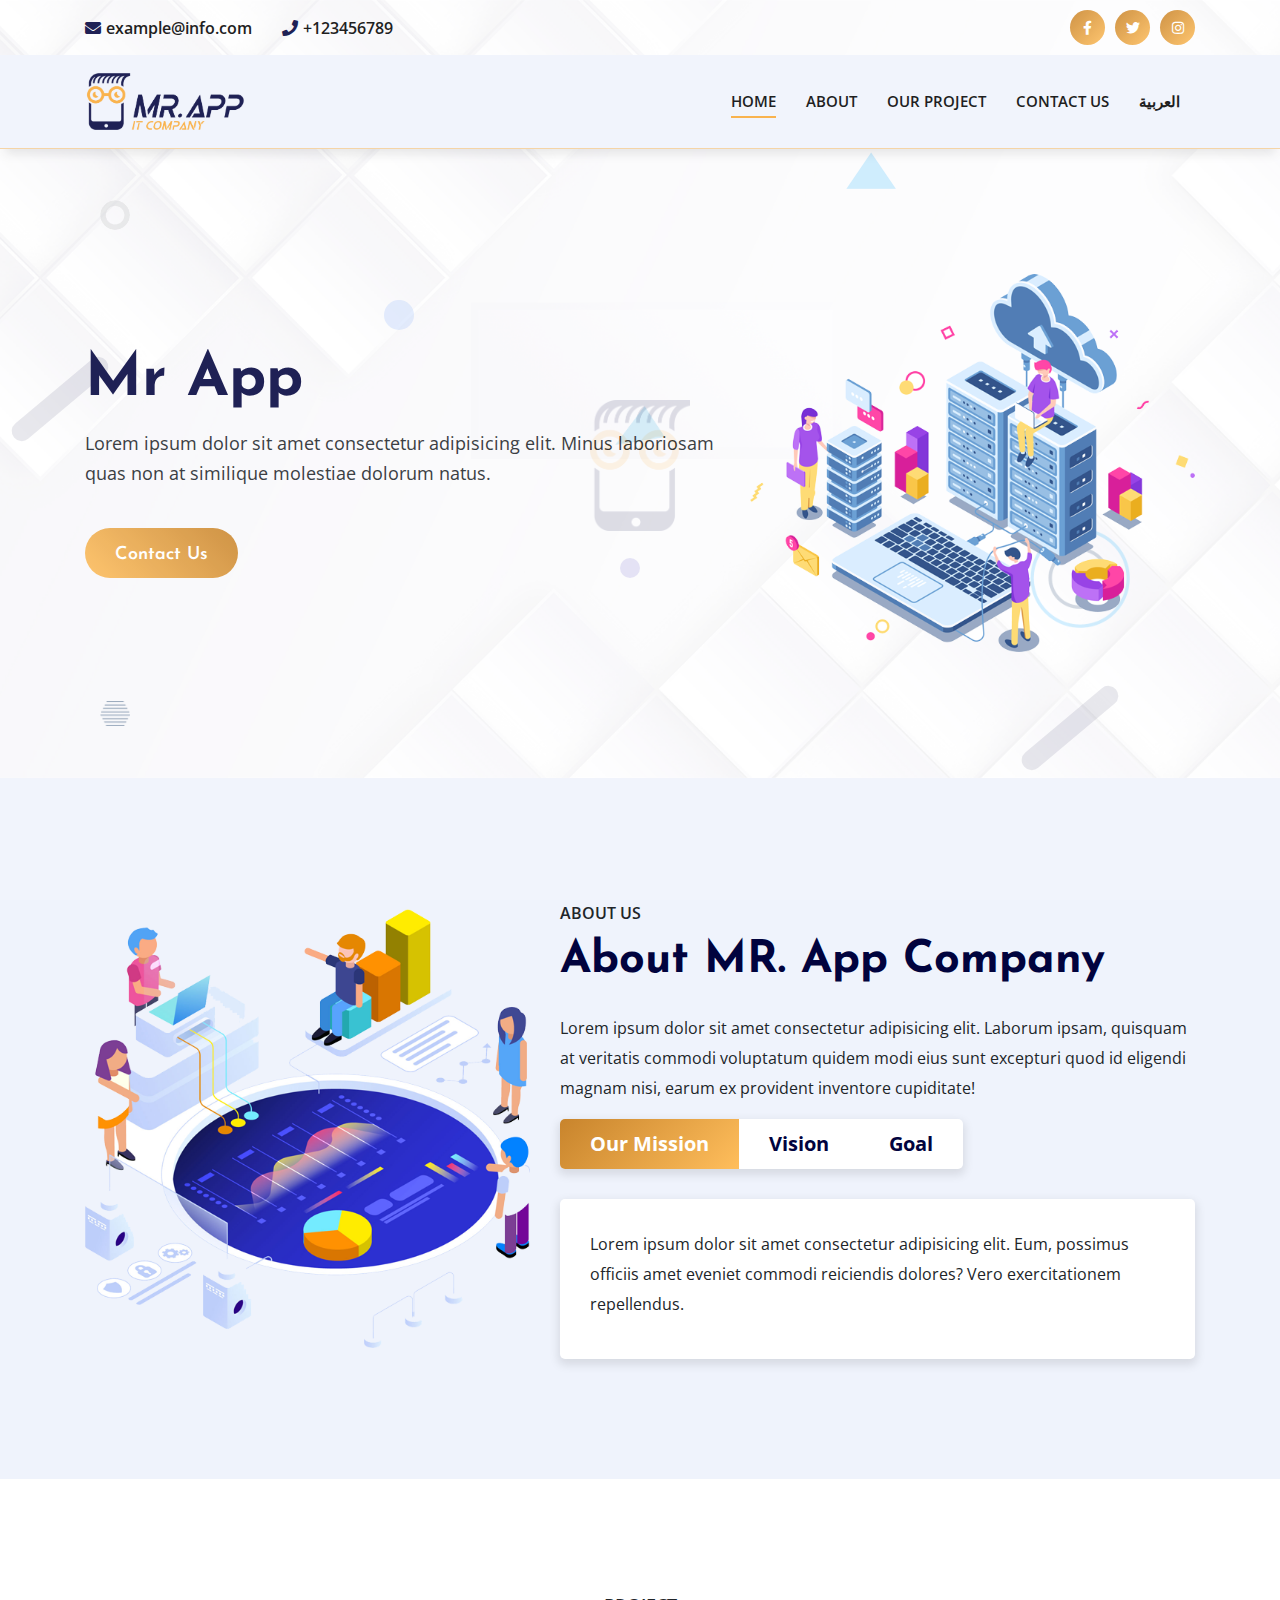
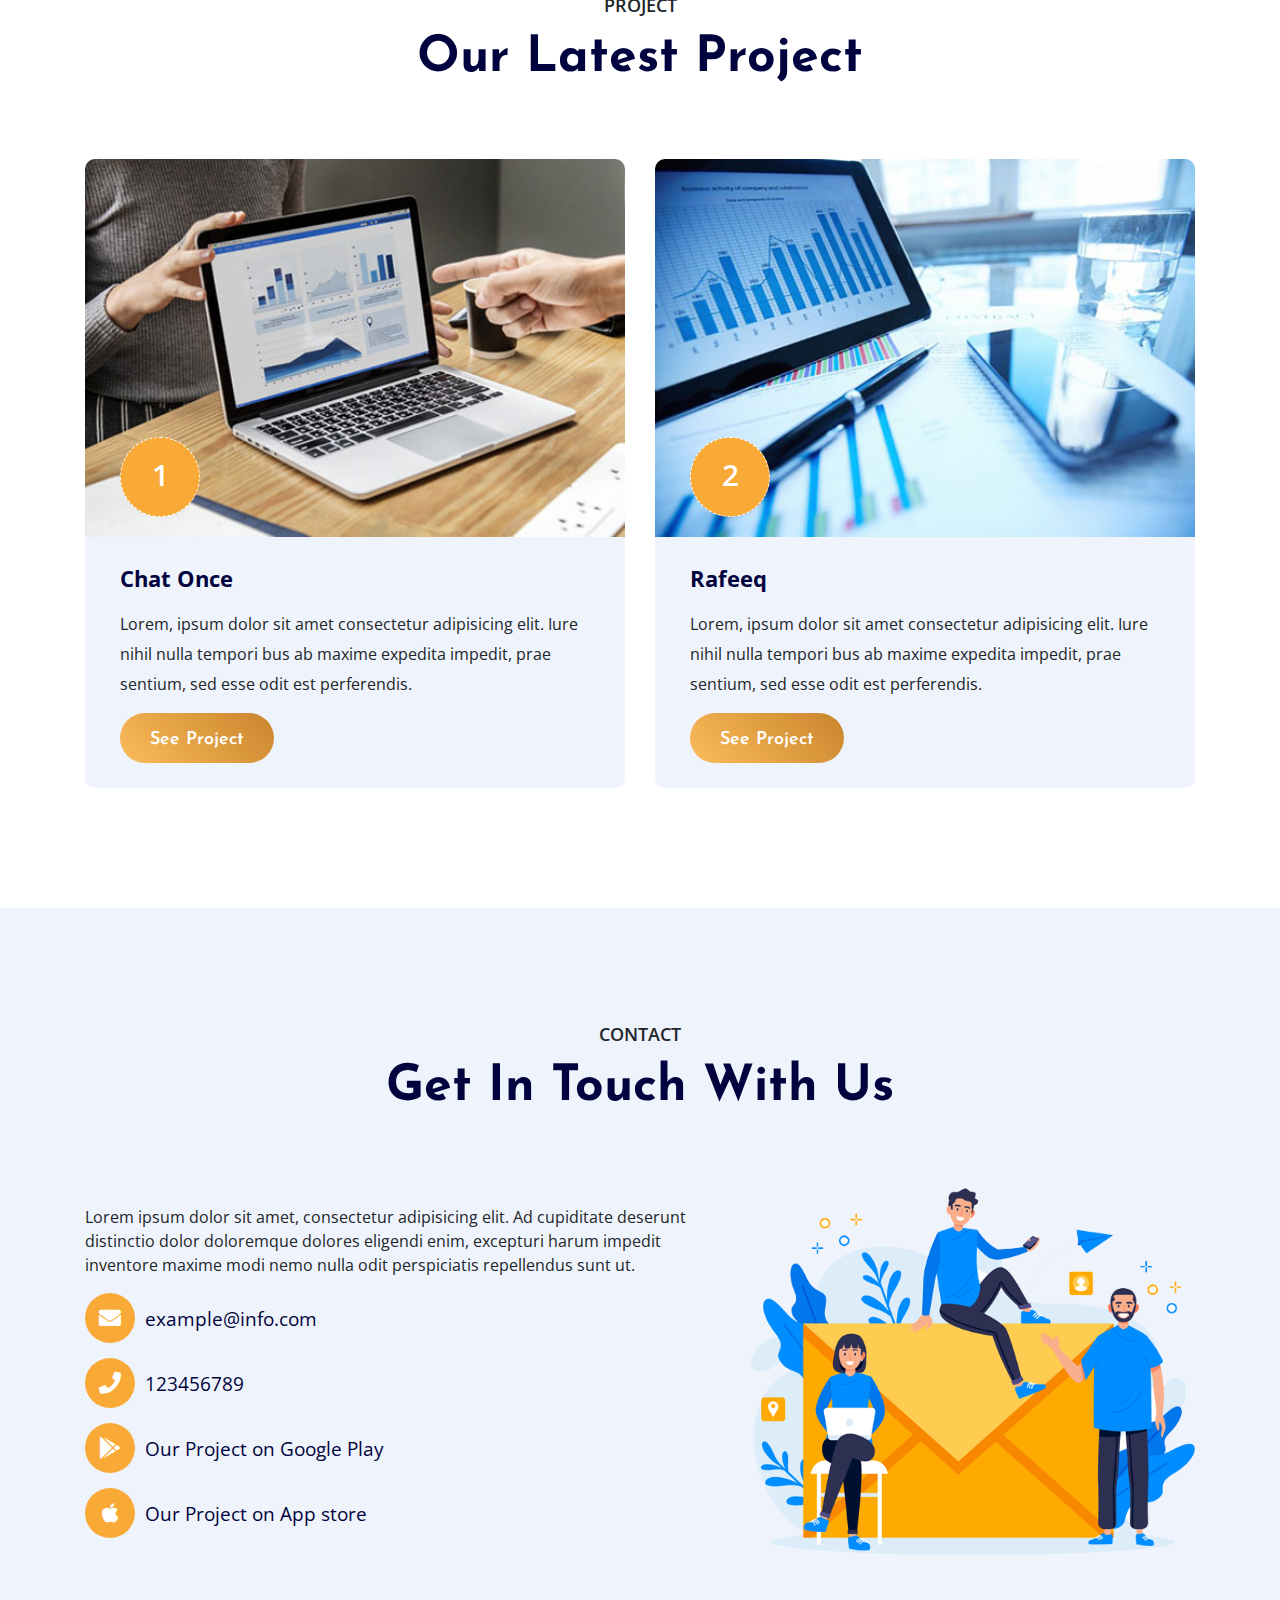
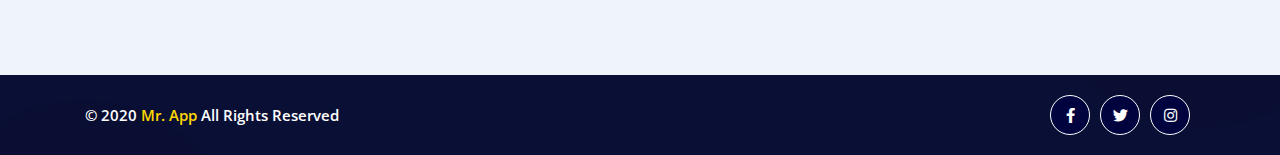
==== index.html @ 549cd75a "first" ====
﻿<!DOCTYPE html>
<html lang="zxx">
<head>
    <meta charset="UTF-8">
    <meta name="viewport" content="width=device-width, initial-scale=1.0">
    <meta http-equiv="X-UA-Compatible" content="ie=edge">
    <title>Mr. App</title>

    <!-- favicon -->
    <link rel="shortcut icon" href="assets/images/Icon.png" type="image/x-icon">
    <!-- fontawesome -->
    <link rel="stylesheet" href="assets/fontawesome/css/all.min.css">
    <!-- flaticon -->
    <link rel="stylesheet" href="assets/font/flaticon.css">
    <!-- animate css -->
    <link rel="stylesheet" href="assets/css/animate.css">
    <!-- odometer -->
    <link rel="stylesheet" href="assets/css/odometer.min.css">
    <!-- owl carousel -->
    <link rel="stylesheet" href="assets/css/owl.carousel.min.css">
    <!-- slick slider -->
    <link rel="stylesheet" href="assets/css/slick.css">
    <!-- modal video / video popup -->
    <link rel="stylesheet" href="assets/css/modal-video.min.css">
    <!-- bootstrap -->
    <link rel="stylesheet" href="assets/css/bootstrap.min.css">
    <!-- style for this template -->
    <link rel="stylesheet" href="assets/css/style.css">
    <!-- responsive style -->
    <link rel="stylesheet" href="assets/css/responsive.css">
</head>
<body data-spy="scroll" data-target=".navbar-nav">

    <!-- preloader begin-->
    <div class="preloader">
        <div class="loader">
            <img src="assets/images/Icon.png" alt="">
        </div>
    </div>
    <!-- preloader end -->

    <!-- scroll to top -->
    <div class="scroll-to-top my-btn">
        <i class="fas fa-long-arrow-alt-up"></i>
    </div>
    <!-- scroll to top -->

    <!-- header begin -->
    <div class="header">
        <div class="top-header">
            <div class="container">
                <div class="row">
                    <div class="col-xl-9 col-lg-9">
                        <div class="top-left">
                            <ul>
                                <li><a href="#"><i class="fas fa-envelope"></i>example@info.com</a></li>
                                <li><a href="#"><i class="fas fa-phone"></i>+123456789</a></li>
                            </ul>
                        </div>
                    </div>
                    <div class="col-xl-3 col-lg-3">
                        <div class="top-right">
                            <a href="#"><i class="fab fa-facebook-f"></i></a>
                            <a href="#"><i class="fab fa-twitter"></i></a>
                            <a href="#"><i class="fab fa-instagram"></i></a>
                        </div>
                    </div>
                </div>
            </div>
        </div>
        <div class="bottom-header">
            <div class="container">
                <div class="row">
                    <div class="col-xl-3 col-lg-2 d-xl-flex d-lg-flex d-block align-items-center">
                        <div class="row">
                            <div class="col-xl-12 col-lg-12 col-7 d-xl-block d-lg-block d-flex align-items-center">
                                <div class="logo">
                                    <a href="#"><img src="assets/images/LOGO-EN.png" alt="LOGO"></a>
                                </div>
                            </div>
                            <div class="d-xl-none d-lg-none d-block col-5">
                                <button class="navbar-toggler" type="button" data-toggle="collapse" data-target="#navbarSupportedContent" aria-controls="navbarSupportedContent" aria-expanded="false" aria-label="Toggle navigation">
                                    <i class="fas fa-bars"></i>
                                </button>
                            </div>
                        </div>
                    </div>
                    <div class="col-xl-9 col-lg-10">
                        <nav class="navbar navbar-expand-lg navbar-light">
                            <div class="collapse navbar-collapse" id="navbarSupportedContent">
                                <ul class="navbar-nav ml-auto">
                                    <li class="nav-item">
                                        <a class="nav-link" href="#home">Home</a>
                                    </li>
                                    <li class="nav-item">
                                        <a class="nav-link" href="#about">about</a>
                                    </li>
                                    <li class="nav-item">
                                        <a class="nav-link" href="#project">Our project</a>
                                    </li>
                                    <li class="nav-item">
                                        <a class="nav-link" href="#contact">Contact Us</a>
                                    </li>
                                    <li class="nav-item">
                                        <a class="nav-link" href="#">العربية</a>
                                    </li>
                                </ul>
                            </div>
                        </nav>
                    </div>
                </div>
            </div>
        </div>
    </div>
    <!-- header end -->

    <!-- banner begin -->
    <div class="banner" id="home">
        <div class="shape-1"></div>
        <div class="shape-2"></div>
        <div class="shape-3"></div>
        <div class="shape-4"></div>
        <div class="shape-5"></div>
        <div class="shape-6"></div>
        <div class="shape-7"></div>
        <div class="shape-8"></div>
        <div class="shape-9"></div>
        <div class="container">
            <div class="row justify-content-between">
                <div class="col-xl-7 col-lg-7">
                    <div class="banner-txt">
                        <h1>Mr App</h1>
                        <p>Lorem ipsum dolor sit amet consectetur adipisicing elit. Minus laboriosam quas non at similique molestiae dolorum natus.</p>
                        <div class="btn-box">
                            <a href="#contact" class="my-btn">Contact Us</a>
                        </div>
                    </div>
                </div>
                <div class="col-xl-5 col-lg-5 d-xl-flex d-lg-flex d-block align-items-center">
                    <div class="part-img">
                        <img src="assets/images/service.png" alt="banner image">
                    </div>
                </div>
            </div>
        </div>
    </div>
    <!-- banner end -->

    <!-- about begin -->
    <div class="about" id="about">
        <div class="container">
            <div class="row justify-content-between">
                <div class="col-xl-5 col-lg-5 col-md-5 d-xl-flex d-lg-flex d-md-flex d-block align-items-center">
                    <div class="part-img">
                        <img src="assets/images/about.png" alt="about">
                    </div>
                </div>
                <div class="col-xl-7 col-lg-7 col-md-7">
                    <div class="part-txt">
                        <div class="title">
                            <p>about us</p>
                            <h2>about MR. App company</h2>
                        </div>
                        <p>Lorem ipsum dolor sit amet consectetur adipisicing elit. Laborum ipsam, quisquam at veritatis commodi voluptatum quidem modi eius sunt excepturi quod id eligendi magnam nisi, earum ex provident inventore cupiditate!</p>
                        <div class="offers p-0">
                            <div class="content">
                                <ul class="nav nav-tabs" id="myTab" role="tablist">
                                    <li class="nav-item">
                                        <a class="nav-link active" id="analyst-tab" data-toggle="tab" href="#analyst" role="tab" aria-controls="analyst" aria-selected="true">Our Mission</a>
                                    </li>
                                    <li class="nav-item">
                                        <a class="nav-link" id="optimization-tab" data-toggle="tab" href="#optimization" role="tab" aria-controls="optimization" aria-selected="false">Vision</a>
                                    </li>
                                    <li class="nav-item">
                                        <a class="nav-link" id="security-tab" data-toggle="tab" href="#security" role="tab" aria-controls="security" aria-selected="false">Goal</a>
                                    </li>
                                </ul>
                                <div class="tab-content" id="myTabContent">
                                    <div class="tab-pane fade show active" id="analyst" role="tabpanel" aria-labelledby="analyst-tab">
                                        <div class="row">
                                            <div class="col-xl-12 col-lg-12">
                                                <div class="part-txt">
                                                    <p>Lorem ipsum dolor sit amet consectetur adipisicing elit. Eum, possimus officiis amet eveniet commodi reiciendis dolores? Vero exercitationem repellendus.</p>
                                                </div>
                                            </div>
                                        </div>
                                    </div>
                                    <div class="tab-pane fade" id="optimization" role="tabpanel" aria-labelledby="optimization-tab">
                                        <div class="row">
                                            <div class="col-xl-12 col-lg-12">
                                                <div class="part-txt">
                                                    <p>Lorem ipsum dolor sit amet consectetur adipisicing elit. Eum, possimus officiis amet eveniet commodi reiciendis dolores? Vero exercitationem repellendus.</p>
                                                </div>
                                            </div>
                                        </div>
                                    </div>
                                    <div class="tab-pane fade" id="security" role="tabpanel" aria-labelledby="security-tab">
                                        <div class="row">
                                            <div class="col-xl-12 col-lg-12">
                                                <div class="part-txt">
                                                    <p>Lorem ipsum dolor sit amet consectetur adipisicing elit. Eum, possimus officiis amet eveniet commodi reiciendis dolores? Vero exercitationem repellendus.</p>
                                                </div>
                                            </div>
                                        </div>
                                    </div>
                                </div>
                            </div>
                        </div>
                    </div>
                </div>
            </div>
        </div>
    </div>
    <!-- about end -->


    <div class="blog" id="project">
        <div class="container">
            <div class="row justify-content-center">
                <div class="col-xl-8 col-lg-10">
                    <div class="heading">
                        <p>project</p>
                        <h2>our latest project</h2>
                    </div>
                </div>
            </div>
            <div class="row">
                <div class="col-xl-6 col-lg-6 col-md-6">
                    <div class="blog-d">
                        <div class="part-img">
                            <img src="assets/images/blog-1.jpg" alt="img-1">
                        </div>
                        <div class="part-txt">
                            <p class="date"><span>1</span></p>
                            <h3>Chat once</h3>
                            <p>Lorem, ipsum dolor sit amet consectetur adipisicing elit. Iure nihil nulla tempori bus ab maxime expedita impedit, prae sentium, sed esse odit est perferendis.</p>
                            <a class="my-btn" href="#">See Project</a>
                        </div>
                    </div>
                </div>
                <div class="col-xl-6 col-lg-6 col-md-6">
                    <div class="blog-d">
                        <div class="part-img">
                            <img src="assets/images/blog-2.jpg" alt="img-2">
                        </div>
                        <div class="part-txt">
                            <p class="date"><span>2</span></p>
                            <h3>Rafeeq</h3>
                            <p>Lorem, ipsum dolor sit amet consectetur adipisicing elit. Iure nihil nulla tempori bus ab maxime expedita impedit, prae sentium, sed esse odit est perferendis.</p>
                            <a class="my-btn" href="#">See Project</a>
                        </div>
                    </div>
                </div>
            </div>
        </div>
    </div>

    <div class="contact" id="contact">
        <div class="container">
            <div class="row justify-content-center">
                <div class="col-xl-8 col-lg-10">
                    <div class="heading">
                        <p>contact</p>
                        <h2>get in touch with us</h2>
                    </div>
                </div>
            </div>

            <div class="row align-items-center">
                <div class="col-xl-7 col-lg-7">
                    <p>
                        Lorem ipsum dolor sit amet, consectetur adipisicing elit. Ad cupiditate deserunt distinctio dolor doloremque dolores eligendi enim, excepturi harum impedit inventore maxime modi nemo nulla odit perspiciatis repellendus sunt ut.
                    </p>
                    <ul class="contact-list list-unstyled">
                        <li><i class="fas fa-envelope"></i><a href="mailto:example@info.com">example@info.com</a></li>
                        <li><i class="fas fa-phone"></i><a href="tel:123456789">123456789</a></li>
                        <li><i class="fab fa-google-play"></i><a href="#">Our Project on Google Play</a></li>
                        <li><i class="fab fa-apple"></i><a href="#">Our Project on App store</a></li>
                    </ul>
                </div>
                <div class="col-xl-5 col-lg-5 d-xl-flex d-lg-flex d-block align-items-center">
                    <div class="part-img">
                        <img src="assets/images/contact.png" alt="img-1">
                    </div>
                </div>

            </div>
        </div>
    </div>
    <!-- footer begin -->
    <div class="footer">
        <div class="copyright">
            <div class="container">
                <div class="row justify-content-xl-between justify-content-lg-between justify-content-center">
                    <div class="col-xl-5 col-lg-5 col-md-6">
                        <div class="part-txt">
                            <p>&copy; 2020 <a href="#">Mr. App</a> All Rights Reserved</p>
                        </div>
                    </div>
                    <div class="col-xl-3 col-lg-3 col-md-5">
                        <div class="social">
                            <a href="#"><i class="fab fa-facebook-f"></i></a>
                            <a href="#"><i class="fab fa-twitter"></i></a>
                            <a href="#"><i class="fab fa-instagram"></i></a>
                        </div>
                    </div>
                </div>
            </div>
        </div>
    </div>
    <!-- footer end -->

    <!-- jquery -->
    <script src="assets/js/jquery-3.4.1.min.js"></script>
    <!-- jquery appear js -->
    <script src="assets/js/jquery.appear.min.js"></script>
    <!-- odometer -->
    <script src="assets/js/odometer.min.js"></script>
    <!-- owl carousel -->
    <script src="assets/js/owl.carousel.min.js"></script>
    <!-- slick slider -->
    <script src="assets/js/slick.min.js"></script>
    <!-- modal video / video popup -->
    <script src="assets/js/jquery-modal-video.min.js"></script>
    <!-- bootstrap -->
    <script src="assets/js/bootstrap.min.js"></script>
    <!-- custom javascript -->
    <script src="assets/js/main.js"></script>
</body>
</html>
---- assets/font/flaticon.css ----
/*
  	Flaticon icon font: Flaticon
  	Creation date: 19/03/2020 07:50
  	*/

@font-face {
  font-family: "Flaticon";
  src: url("./Flaticon.eot");
  src: url("./Flaticon.eot?#iefix") format("embedded-opentype"),
       url("Flaticon.woff2") format("woff2"),
       url("Flaticon.woff") format("woff"),
       url("Flaticon.ttf") format("truetype"),
       url("./Flaticon.svg#Flaticon") format("svg");
  font-weight: normal;
  font-style: normal;
}

@media screen and (-webkit-min-device-pixel-ratio:0) {
  @font-face {
    font-family: "Flaticon";
    src: url("./Flaticon.svg#Flaticon") format("svg");
  }
}

[class^="flaticon-"]:before, [class*=" flaticon-"]:before,
[class^="flaticon-"]:after, [class*=" flaticon-"]:after {   
  font-family: Flaticon;
        font-size: 20px;
font-style: normal;
margin-left: 20px;
}

.flaticon-dashboard:before { content: "\f100"; }
.flaticon-analysis:before { content: "\f101"; }
.flaticon-management:before { content: "\f102"; }
.flaticon-analysis-1:before { content: "\f103"; }
.flaticon-diagnostic:before { content: "\f104"; }
.flaticon-analysis-2:before { content: "\f105"; }
---- assets/css/modal-video.min.css ----
@keyframes modal-video{from{opacity:0}to{opacity:1}}@keyframes modal-video-inner{from{transform:translate(0, 100px)}to{transform:translate(0, 0)}}.modal-video{position:fixed;top:0;left:0;width:100%;height:100%;background-color:rgba(0,0,0,0.5);z-index:1000000;cursor:pointer;opacity:1;animation-timing-function:ease-out;animation-duration:.3s;animation-name:modal-video;-webkit-transition:opacity .3s ease-out;-moz-transition:opacity .3s ease-out;-ms-transition:opacity .3s ease-out;-o-transition:opacity .3s ease-out;transition:opacity .3s ease-out}.modal-video-close{opacity:0}.modal-video-close .modal-video-movie-wrap{-webkit-transform:translate(0, 100px);-moz-transform:translate(0, 100px);-ms-transform:translate(0, 100px);-o-transform:translate(0, 100px);transform:translate(0, 100px)}.modal-video-body{max-width:940px;width:100%;height:100%;margin:0 auto;display:table}.modal-video-inner{display:table-cell;vertical-align:middle;width:100%;height:100%}.modal-video-movie-wrap{width:100%;height:0;position:relative;padding-bottom:56.25%;background-color:#333;animation-timing-function:ease-out;animation-duration:.3s;animation-name:modal-video-inner;-webkit-transform:translate(0, 0);-moz-transform:translate(0, 0);-ms-transform:translate(0, 0);-o-transform:translate(0, 0);transform:translate(0, 0);-webkit-transition:-webkit-transform .3s ease-out;-moz-transition:-moz-transform .3s ease-out;-ms-transition:-ms-transform .3s ease-out;-o-transition:-o-transform .3s ease-out;transition:transform .3s ease-out}.modal-video-movie-wrap iframe{position:absolute;top:0;left:0;width:100%;height:100%}.modal-video-close-btn{position:absolute;z-index:2;top:-35px;right:-35px;display:inline-block;width:35px;height:35px;overflow:hidden;border:none;background:transparent}.modal-video-close-btn:before{transform:rotate(45deg)}.modal-video-close-btn:after{transform:rotate(-45deg)}.modal-video-close-btn:before,.modal-video-close-btn:after{content:'';position:absolute;height:2px;width:100%;top:50%;left:0;margin-top:-1px;background:#fff;border-radius:5px;margin-top:-6px}
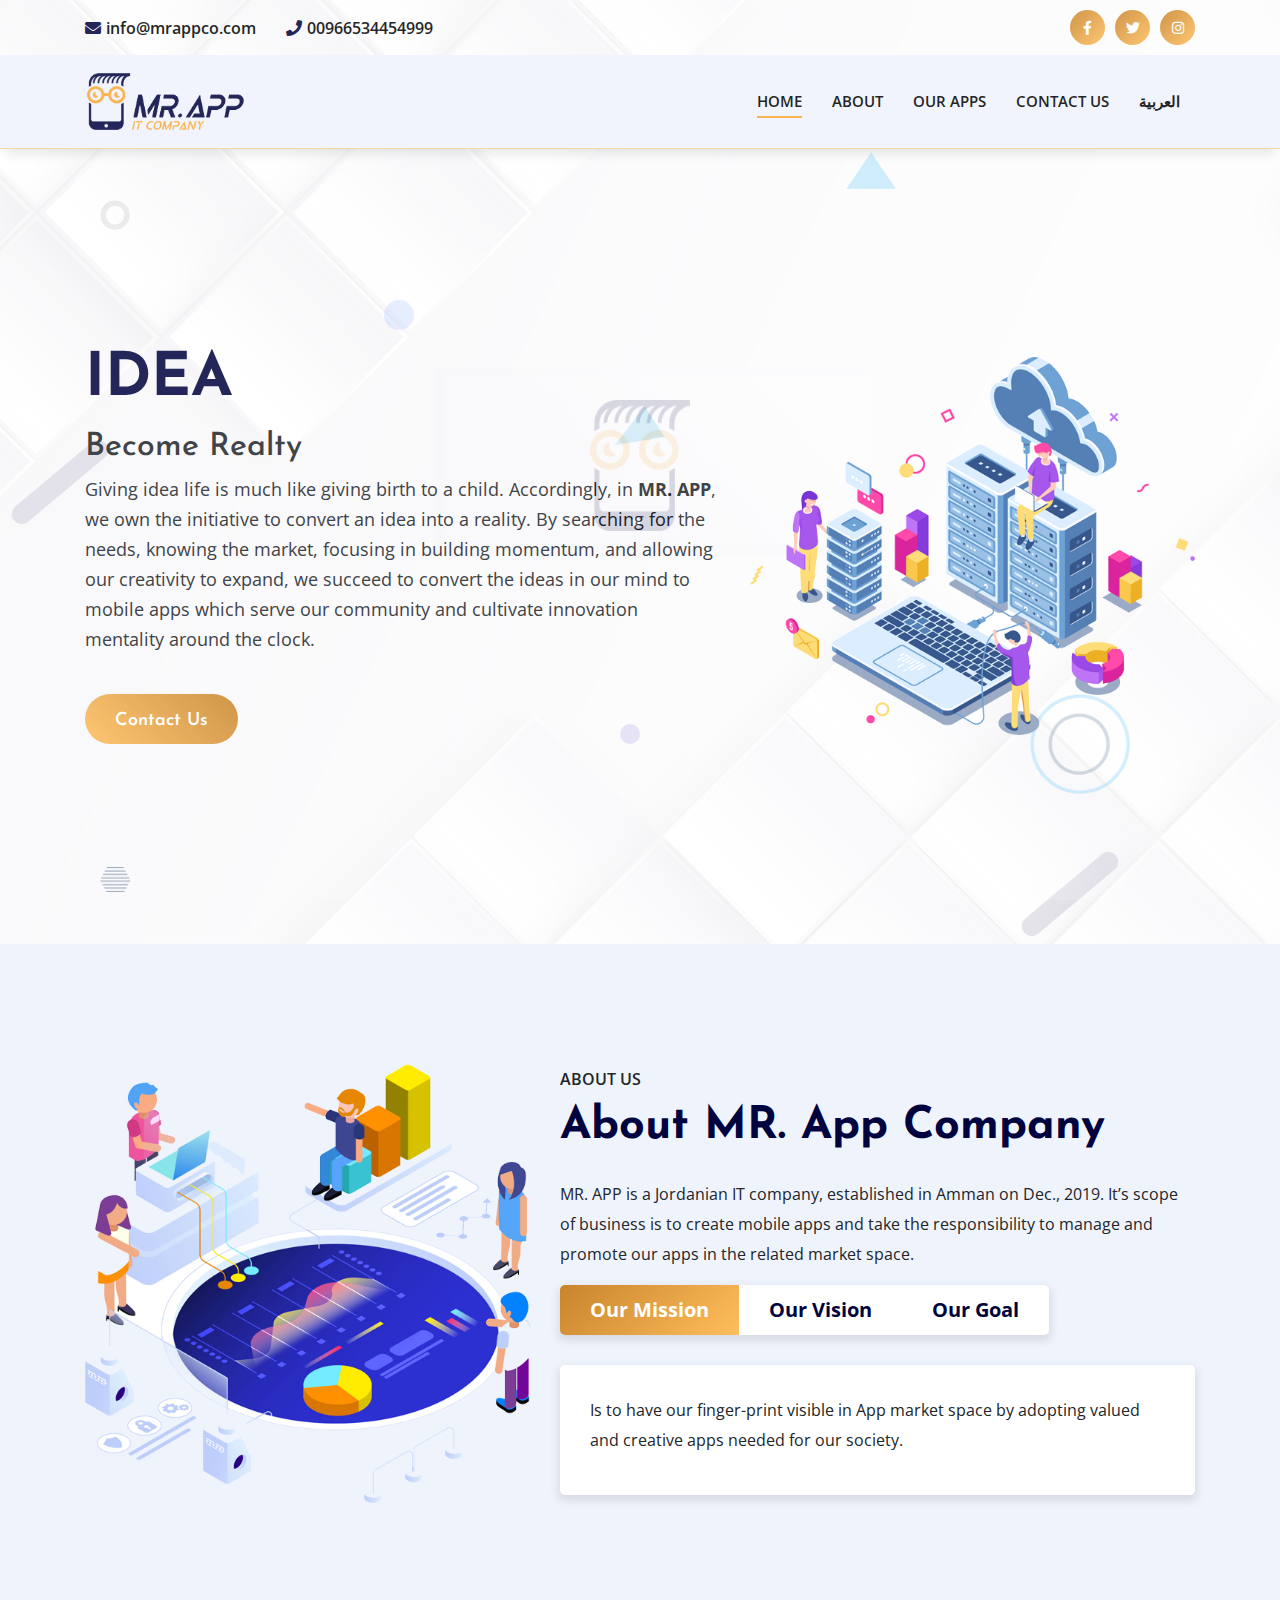
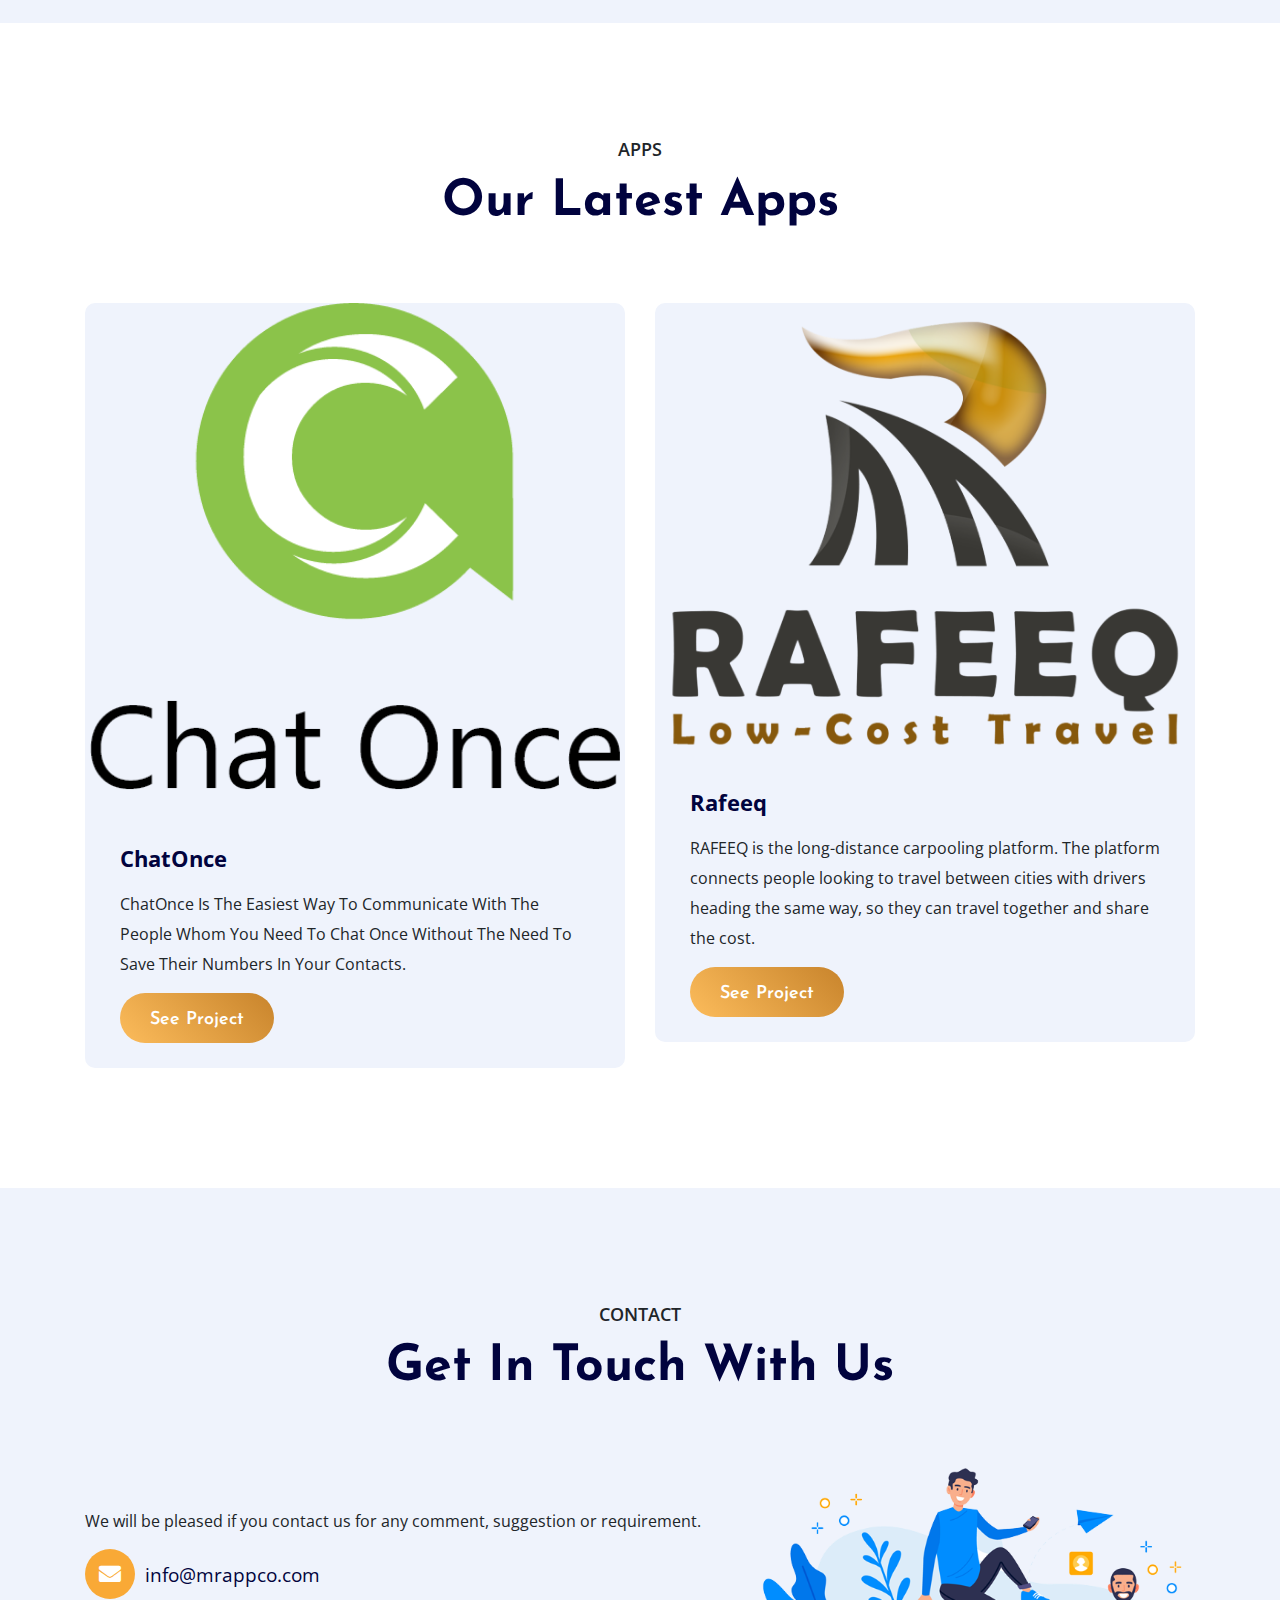
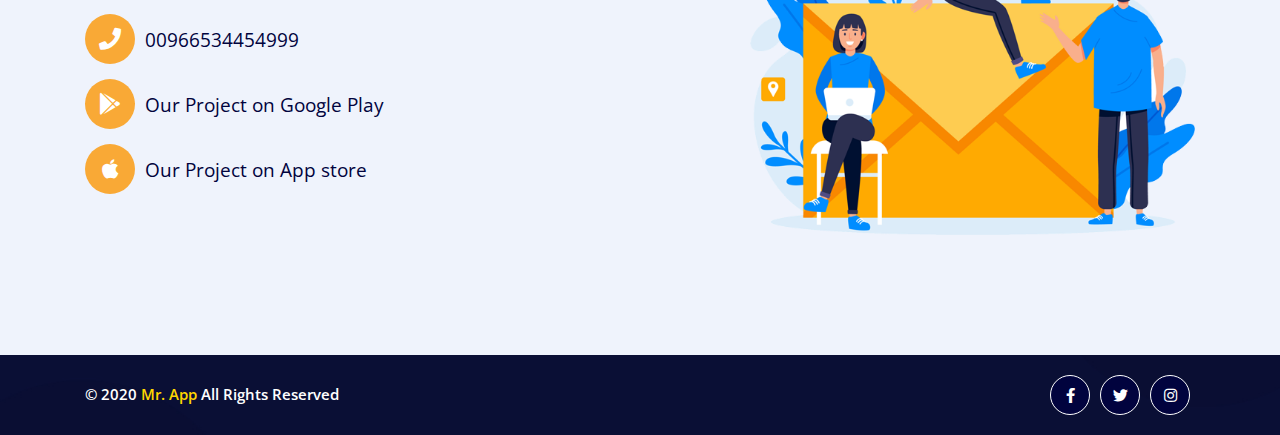
==== commit da1b2afa: "first" ====
--- a/index.html
+++ b/index.html
@@ -31,175 +31,200 @@
 </head>
 <body data-spy="scroll" data-target=".navbar-nav">
 
-    <!-- preloader begin-->
-    <div class="preloader">
-        <div class="loader">
-            <img src="assets/images/Icon.png" alt="">
-        </div>
-    </div>
-    <!-- preloader end -->
-
-    <!-- scroll to top -->
-    <div class="scroll-to-top my-btn">
-        <i class="fas fa-long-arrow-alt-up"></i>
-    </div>
-    <!-- scroll to top -->
-
-    <!-- header begin -->
-    <div class="header">
-        <div class="top-header">
-            <div class="container">
-                <div class="row">
-                    <div class="col-xl-9 col-lg-9">
-                        <div class="top-left">
-                            <ul>
-                                <li><a href="#"><i class="fas fa-envelope"></i>example@info.com</a></li>
-                                <li><a href="#"><i class="fas fa-phone"></i>+123456789</a></li>
+<!-- preloader begin-->
+<div class="preloader">
+    <div class="loader">
+        <img src="assets/images/Icon.png" alt="">
+    </div>
+</div>
+<!-- preloader end -->
+
+<!-- scroll to top -->
+<div class="scroll-to-top my-btn">
+    <i class="fas fa-long-arrow-alt-up"></i>
+</div>
+<!-- scroll to top -->
+
+<!-- header begin -->
+<div class="header">
+    <div class="top-header">
+        <div class="container">
+            <div class="row">
+                <div class="col-xl-9 col-lg-9">
+                    <div class="top-left">
+                        <ul>
+                            <li><a href="mailto:info@mrappco.com"><i class="fas fa-envelope"></i>info@mrappco.com</a></li>
+                            <li><a href="tel:966534454999"><i class="fas fa-phone"></i>00966534454999</a></li>
+                        </ul>
+                    </div>
+                </div>
+                <div class="col-xl-3 col-lg-3">
+                    <div class="top-right">
+                        <a href="#"><i class="fab fa-facebook-f"></i></a>
+                        <a href="#"><i class="fab fa-twitter"></i></a>
+                        <a href="#"><i class="fab fa-instagram"></i></a>
+                    </div>
+                </div>
+            </div>
+        </div>
+    </div>
+    <div class="bottom-header">
+        <div class="container">
+            <div class="row">
+                <div class="col-xl-3 col-lg-2 d-xl-flex d-lg-flex d-block align-items-center">
+                    <div class="row">
+                        <div class="col-xl-12 col-lg-12 col-7 d-xl-block d-lg-block d-flex align-items-center">
+                            <div class="logo">
+                                <a href="#"><img src="assets/images/LOGO-EN.png" alt="LOGO"></a>
+                            </div>
+                        </div>
+                        <div class="d-xl-none d-lg-none d-block col-5">
+                            <button class="navbar-toggler" type="button" data-toggle="collapse"
+                                    data-target="#navbarSupportedContent" aria-controls="navbarSupportedContent"
+                                    aria-expanded="false" aria-label="Toggle navigation">
+                                <i class="fas fa-bars"></i>
+                            </button>
+                        </div>
+                    </div>
+                </div>
+                <div class="col-xl-9 col-lg-10">
+                    <nav class="navbar navbar-expand-lg navbar-light">
+                        <div class="collapse navbar-collapse" id="navbarSupportedContent">
+                            <ul class="navbar-nav ml-auto">
+                                <li class="nav-item">
+                                    <a class="nav-link" href="#home">Home</a>
+                                </li>
+                                <li class="nav-item">
+                                    <a class="nav-link" href="#about">about</a>
+                                </li>
+                                <li class="nav-item">
+                                    <a class="nav-link" href="#project">Our Apps</a>
+                                </li>
+                                <li class="nav-item">
+                                    <a class="nav-link" href="#contact">Contact Us</a>
+                                </li>
+                                <li class="nav-item">
+                                    <a class="nav-link" href="ar/index.html">العربية</a>
+                                </li>
                             </ul>
                         </div>
-                    </div>
-                    <div class="col-xl-3 col-lg-3">
-                        <div class="top-right">
-                            <a href="#"><i class="fab fa-facebook-f"></i></a>
-                            <a href="#"><i class="fab fa-twitter"></i></a>
-                            <a href="#"><i class="fab fa-instagram"></i></a>
-                        </div>
-                    </div>
-                </div>
-            </div>
-        </div>
-        <div class="bottom-header">
-            <div class="container">
-                <div class="row">
-                    <div class="col-xl-3 col-lg-2 d-xl-flex d-lg-flex d-block align-items-center">
-                        <div class="row">
-                            <div class="col-xl-12 col-lg-12 col-7 d-xl-block d-lg-block d-flex align-items-center">
-                                <div class="logo">
-                                    <a href="#"><img src="assets/images/LOGO-EN.png" alt="LOGO"></a>
-                                </div>
-                            </div>
-                            <div class="d-xl-none d-lg-none d-block col-5">
-                                <button class="navbar-toggler" type="button" data-toggle="collapse" data-target="#navbarSupportedContent" aria-controls="navbarSupportedContent" aria-expanded="false" aria-label="Toggle navigation">
-                                    <i class="fas fa-bars"></i>
-                                </button>
-                            </div>
-                        </div>
-                    </div>
-                    <div class="col-xl-9 col-lg-10">
-                        <nav class="navbar navbar-expand-lg navbar-light">
-                            <div class="collapse navbar-collapse" id="navbarSupportedContent">
-                                <ul class="navbar-nav ml-auto">
-                                    <li class="nav-item">
-                                        <a class="nav-link" href="#home">Home</a>
-                                    </li>
-                                    <li class="nav-item">
-                                        <a class="nav-link" href="#about">about</a>
-                                    </li>
-                                    <li class="nav-item">
-                                        <a class="nav-link" href="#project">Our project</a>
-                                    </li>
-                                    <li class="nav-item">
-                                        <a class="nav-link" href="#contact">Contact Us</a>
-                                    </li>
-                                    <li class="nav-item">
-                                        <a class="nav-link" href="#">العربية</a>
-                                    </li>
-                                </ul>
-                            </div>
-                        </nav>
-                    </div>
-                </div>
-            </div>
-        </div>
-    </div>
-    <!-- header end -->
-
-    <!-- banner begin -->
-    <div class="banner" id="home">
-        <div class="shape-1"></div>
-        <div class="shape-2"></div>
-        <div class="shape-3"></div>
-        <div class="shape-4"></div>
-        <div class="shape-5"></div>
-        <div class="shape-6"></div>
-        <div class="shape-7"></div>
-        <div class="shape-8"></div>
-        <div class="shape-9"></div>
-        <div class="container">
-            <div class="row justify-content-between">
-                <div class="col-xl-7 col-lg-7">
-                    <div class="banner-txt">
-                        <h1>Mr App</h1>
-                        <p>Lorem ipsum dolor sit amet consectetur adipisicing elit. Minus laboriosam quas non at similique molestiae dolorum natus.</p>
-                        <div class="btn-box">
-                            <a href="#contact" class="my-btn">Contact Us</a>
-                        </div>
-                    </div>
-                </div>
-                <div class="col-xl-5 col-lg-5 d-xl-flex d-lg-flex d-block align-items-center">
-                    <div class="part-img">
-                        <img src="assets/images/service.png" alt="banner image">
-                    </div>
-                </div>
-            </div>
-        </div>
-    </div>
-    <!-- banner end -->
-
-    <!-- about begin -->
-    <div class="about" id="about">
-        <div class="container">
-            <div class="row justify-content-between">
-                <div class="col-xl-5 col-lg-5 col-md-5 d-xl-flex d-lg-flex d-md-flex d-block align-items-center">
-                    <div class="part-img">
-                        <img src="assets/images/about.png" alt="about">
-                    </div>
-                </div>
-                <div class="col-xl-7 col-lg-7 col-md-7">
-                    <div class="part-txt">
-                        <div class="title">
-                            <p>about us</p>
-                            <h2>about MR. App company</h2>
-                        </div>
-                        <p>Lorem ipsum dolor sit amet consectetur adipisicing elit. Laborum ipsam, quisquam at veritatis commodi voluptatum quidem modi eius sunt excepturi quod id eligendi magnam nisi, earum ex provident inventore cupiditate!</p>
-                        <div class="offers p-0">
-                            <div class="content">
-                                <ul class="nav nav-tabs" id="myTab" role="tablist">
-                                    <li class="nav-item">
-                                        <a class="nav-link active" id="analyst-tab" data-toggle="tab" href="#analyst" role="tab" aria-controls="analyst" aria-selected="true">Our Mission</a>
-                                    </li>
-                                    <li class="nav-item">
-                                        <a class="nav-link" id="optimization-tab" data-toggle="tab" href="#optimization" role="tab" aria-controls="optimization" aria-selected="false">Vision</a>
-                                    </li>
-                                    <li class="nav-item">
-                                        <a class="nav-link" id="security-tab" data-toggle="tab" href="#security" role="tab" aria-controls="security" aria-selected="false">Goal</a>
-                                    </li>
-                                </ul>
-                                <div class="tab-content" id="myTabContent">
-                                    <div class="tab-pane fade show active" id="analyst" role="tabpanel" aria-labelledby="analyst-tab">
-                                        <div class="row">
-                                            <div class="col-xl-12 col-lg-12">
-                                                <div class="part-txt">
-                                                    <p>Lorem ipsum dolor sit amet consectetur adipisicing elit. Eum, possimus officiis amet eveniet commodi reiciendis dolores? Vero exercitationem repellendus.</p>
-                                                </div>
+                    </nav>
+                </div>
+            </div>
+        </div>
+    </div>
+</div>
+<!-- header end -->
+
+<!-- banner begin -->
+<div class="banner" id="home">
+    <div class="shape-1"></div>
+    <div class="shape-2"></div>
+    <div class="shape-3"></div>
+    <div class="shape-4"></div>
+    <div class="shape-5"></div>
+    <div class="shape-6"></div>
+    <div class="shape-7"></div>
+    <div class="shape-8"></div>
+    <div class="shape-9"></div>
+    <div class="container">
+        <div class="row justify-content-between">
+            <div class="col-xl-7 col-lg-7">
+                <div class="banner-txt">
+                    <h1 class="color-2">IDEA</h1>
+                    <h2>Become Realty</h2>
+                    <p>
+                        Giving idea life is much like giving birth to a child. Accordingly, in <b>MR. APP</b>, we own
+                        the
+                        initiative to convert an idea into a reality. By searching for the needs, knowing the market,
+                        focusing in building momentum, and allowing our creativity to expand, we succeed to convert the
+                        ideas in our mind to mobile apps which serve our community and cultivate innovation mentality
+                        around the clock.
+
+                    </p>
+                    <div class="btn-box">
+                        <a href="#contact" class="my-btn">Contact Us</a>
+                    </div>
+                </div>
+            </div>
+            <div class="col-xl-5 col-lg-5 d-xl-flex d-lg-flex d-block align-items-center">
+                <div class="part-img">
+                    <img src="assets/images/service.png" alt="banner image">
+                </div>
+            </div>
+        </div>
+    </div>
+</div>
+<!-- banner end -->
+
+<!-- about begin -->
+<div class="about" id="about">
+    <div class="container">
+        <div class="row justify-content-between">
+            <div class="col-xl-5 col-lg-5 col-md-5 d-xl-flex d-lg-flex d-md-flex d-block align-items-center">
+                <div class="part-img">
+                    <img src="assets/images/about.png" alt="about">
+                </div>
+            </div>
+            <div class="col-xl-7 col-lg-7 col-md-7">
+                <div class="part-txt">
+                    <div class="title">
+                        <p>about us</p>
+                        <h2>about MR. App company</h2>
+                    </div>
+                    <p>
+                        MR. APP is a Jordanian IT company, established in Amman on Dec., 2019. It’s scope of business is
+                        to create mobile apps and take the responsibility to manage and promote our apps in the related
+                        market space.
+                    </p>
+                    <div class="offers p-0">
+                        <div class="content">
+                            <ul class="nav nav-tabs" id="myTab" role="tablist">
+                                <li class="nav-item">
+                                    <a class="nav-link active" id="analyst-tab" data-toggle="tab" href="#analyst"
+                                       role="tab" aria-controls="analyst" aria-selected="true">Our Mission</a>
+                                </li>
+                                <li class="nav-item">
+                                    <a class="nav-link" id="optimization-tab" data-toggle="tab" href="#optimization"
+                                       role="tab" aria-controls="optimization" aria-selected="false">Our Vision</a>
+                                </li>
+                                <li class="nav-item">
+                                    <a class="nav-link" id="security-tab" data-toggle="tab" href="#security" role="tab"
+                                       aria-controls="security" aria-selected="false">Our Goal</a>
+                                </li>
+                            </ul>
+                            <div class="tab-content" id="myTabContent">
+                                <div class="tab-pane fade show active" id="analyst" role="tabpanel"
+                                     aria-labelledby="analyst-tab">
+                                    <div class="row">
+                                        <div class="col-xl-12 col-lg-12">
+                                            <div class="part-txt">
+                                                <p>Is to have our finger-print visible in App market space by adopting
+                                                    valued and creative apps needed for our society.
+                                                </p>
                                             </div>
                                         </div>
                                     </div>
-                                    <div class="tab-pane fade" id="optimization" role="tabpanel" aria-labelledby="optimization-tab">
-                                        <div class="row">
-                                            <div class="col-xl-12 col-lg-12">
-                                                <div class="part-txt">
-                                                    <p>Lorem ipsum dolor sit amet consectetur adipisicing elit. Eum, possimus officiis amet eveniet commodi reiciendis dolores? Vero exercitationem repellendus.</p>
-                                                </div>
+                                </div>
+                                <div class="tab-pane fade" id="optimization" role="tabpanel"
+                                     aria-labelledby="optimization-tab">
+                                    <div class="row">
+                                        <div class="col-xl-12 col-lg-12">
+                                            <div class="part-txt">
+                                                <p>We are dreaming to become a member unicorn club for startup companies
+                                                    in the coming ten years.
+                                                </p>
                                             </div>
                                         </div>
                                     </div>
-                                    <div class="tab-pane fade" id="security" role="tabpanel" aria-labelledby="security-tab">
-                                        <div class="row">
-                                            <div class="col-xl-12 col-lg-12">
-                                                <div class="part-txt">
-                                                    <p>Lorem ipsum dolor sit amet consectetur adipisicing elit. Eum, possimus officiis amet eveniet commodi reiciendis dolores? Vero exercitationem repellendus.</p>
-                                                </div>
+                                </div>
+                                <div class="tab-pane fade" id="security" role="tabpanel" aria-labelledby="security-tab">
+                                    <div class="row">
+                                        <div class="col-xl-12 col-lg-12">
+                                            <div class="part-txt">
+                                                <p>create uncontested market space in our region which make the
+                                                    competition irrelevant
+                                                </p>
                                             </div>
                                         </div>
                                     </div>
@@ -211,120 +236,120 @@
             </div>
         </div>
     </div>
-    <!-- about end -->
-
-
-    <div class="blog" id="project">
+</div>
+<!-- about end -->
+
+
+<div class="blog" id="project">
+    <div class="container">
+        <div class="row justify-content-center">
+            <div class="col-xl-8 col-lg-10">
+                <div class="heading">
+                    <p>Apps</p>
+                    <h2>our latest Apps</h2>
+                </div>
+            </div>
+        </div>
+        <div class="row">
+            <div class="col-xl-6 col-lg-6">
+                <div class="blog-d">
+                    <div class="part-img">
+                        <img src="assets/images/chatonce.png" alt="img-1">
+                    </div>
+                    <div class="part-txt">
+                        <h3>ChatOnce</h3>
+                        <p>ChatOnce Is The Easiest Way To Communicate With The People Whom You Need To Chat Once Without
+                            The Need To Save Their Numbers In Your Contacts.</p>
+                        <a class="my-btn" target="_blank" href="https://chatonceapp.com/">See Project</a>
+                    </div>
+                </div>
+            </div>
+            <div class="col-xl-6 col-lg-6">
+                <div class="blog-d">
+                    <div class="part-img">
+                        <img src="assets/images/rafeeq.png" alt="img-2">
+                    </div>
+                    <div class="part-txt">
+                        <h3>Rafeeq</h3>
+                        <p>RAFEEQ is the long-distance carpooling platform. The platform connects people looking to travel between cities with drivers heading the same way, so they can travel together and share the cost.</p>
+                        <a class="my-btn" target="_blank" href="http://rafeeqapp.com/en">See Project</a>
+                    </div>
+                </div>
+            </div>
+        </div>
+    </div>
+</div>
+
+<div class="contact" id="contact">
+    <div class="container">
+        <div class="row justify-content-center">
+            <div class="col-xl-8 col-lg-10">
+                <div class="heading">
+                    <p>contact</p>
+                    <h2>get in touch with us</h2>
+                </div>
+            </div>
+        </div>
+
+        <div class="row align-items-center">
+            <div class="col-xl-7 col-lg-7">
+                <p>
+                    We will be pleased if you contact us for any comment, suggestion or requirement.
+                </p>
+                <ul class="contact-list list-unstyled">
+                    <li><i class="fas fa-envelope"></i><a href="mailto:info@mrappco.com" target="_blank">info@mrappco.com</a></li>
+                    <li><i class="fas fa-phone"></i><a href="tel:+966534454999">00966534454999</a></li>
+                    <li><i class="fab fa-google-play"></i><a href="https://play.google.com/store/apps/developer?id=MR.+APP+Co." target="_blank">Our Project on Google Play</a></li>
+                    <li><i class="fab fa-apple"></i><a href="#">Our Project on App store</a></li>
+                </ul>
+            </div>
+            <div class="col-xl-5 col-lg-5 d-xl-flex d-lg-flex d-block align-items-center">
+                <div class="part-img">
+                    <img src="assets/images/contact.png" alt="img-1">
+                </div>
+            </div>
+
+        </div>
+    </div>
+</div>
+<!-- footer begin -->
+<div class="footer">
+    <div class="copyright">
         <div class="container">
-            <div class="row justify-content-center">
-                <div class="col-xl-8 col-lg-10">
-                    <div class="heading">
-                        <p>project</p>
-                        <h2>our latest project</h2>
-                    </div>
-                </div>
-            </div>
-            <div class="row">
-                <div class="col-xl-6 col-lg-6 col-md-6">
-                    <div class="blog-d">
-                        <div class="part-img">
-                            <img src="assets/images/blog-1.jpg" alt="img-1">
-                        </div>
-                        <div class="part-txt">
-                            <p class="date"><span>1</span></p>
-                            <h3>Chat once</h3>
-                            <p>Lorem, ipsum dolor sit amet consectetur adipisicing elit. Iure nihil nulla tempori bus ab maxime expedita impedit, prae sentium, sed esse odit est perferendis.</p>
-                            <a class="my-btn" href="#">See Project</a>
-                        </div>
-                    </div>
-                </div>
-                <div class="col-xl-6 col-lg-6 col-md-6">
-                    <div class="blog-d">
-                        <div class="part-img">
-                            <img src="assets/images/blog-2.jpg" alt="img-2">
-                        </div>
-                        <div class="part-txt">
-                            <p class="date"><span>2</span></p>
-                            <h3>Rafeeq</h3>
-                            <p>Lorem, ipsum dolor sit amet consectetur adipisicing elit. Iure nihil nulla tempori bus ab maxime expedita impedit, prae sentium, sed esse odit est perferendis.</p>
-                            <a class="my-btn" href="#">See Project</a>
-                        </div>
-                    </div>
-                </div>
-            </div>
-        </div>
-    </div>
-
-    <div class="contact" id="contact">
-        <div class="container">
-            <div class="row justify-content-center">
-                <div class="col-xl-8 col-lg-10">
-                    <div class="heading">
-                        <p>contact</p>
-                        <h2>get in touch with us</h2>
-                    </div>
-                </div>
-            </div>
-
-            <div class="row align-items-center">
-                <div class="col-xl-7 col-lg-7">
-                    <p>
-                        Lorem ipsum dolor sit amet, consectetur adipisicing elit. Ad cupiditate deserunt distinctio dolor doloremque dolores eligendi enim, excepturi harum impedit inventore maxime modi nemo nulla odit perspiciatis repellendus sunt ut.
-                    </p>
-                    <ul class="contact-list list-unstyled">
-                        <li><i class="fas fa-envelope"></i><a href="mailto:example@info.com">example@info.com</a></li>
-                        <li><i class="fas fa-phone"></i><a href="tel:123456789">123456789</a></li>
-                        <li><i class="fab fa-google-play"></i><a href="#">Our Project on Google Play</a></li>
-                        <li><i class="fab fa-apple"></i><a href="#">Our Project on App store</a></li>
-                    </ul>
-                </div>
-                <div class="col-xl-5 col-lg-5 d-xl-flex d-lg-flex d-block align-items-center">
-                    <div class="part-img">
-                        <img src="assets/images/contact.png" alt="img-1">
-                    </div>
-                </div>
-
-            </div>
-        </div>
-    </div>
-    <!-- footer begin -->
-    <div class="footer">
-        <div class="copyright">
-            <div class="container">
-                <div class="row justify-content-xl-between justify-content-lg-between justify-content-center">
-                    <div class="col-xl-5 col-lg-5 col-md-6">
-                        <div class="part-txt">
-                            <p>&copy; 2020 <a href="#">Mr. App</a> All Rights Reserved</p>
-                        </div>
-                    </div>
-                    <div class="col-xl-3 col-lg-3 col-md-5">
-                        <div class="social">
-                            <a href="#"><i class="fab fa-facebook-f"></i></a>
-                            <a href="#"><i class="fab fa-twitter"></i></a>
-                            <a href="#"><i class="fab fa-instagram"></i></a>
-                        </div>
-                    </div>
-                </div>
-            </div>
-        </div>
-    </div>
-    <!-- footer end -->
-
-    <!-- jquery -->
-    <script src="assets/js/jquery-3.4.1.min.js"></script>
-    <!-- jquery appear js -->
-    <script src="assets/js/jquery.appear.min.js"></script>
-    <!-- odometer -->
-    <script src="assets/js/odometer.min.js"></script>
-    <!-- owl carousel -->
-    <script src="assets/js/owl.carousel.min.js"></script>
-    <!-- slick slider -->
-    <script src="assets/js/slick.min.js"></script>
-    <!-- modal video / video popup -->
-    <script src="assets/js/jquery-modal-video.min.js"></script>
-    <!-- bootstrap -->
-    <script src="assets/js/bootstrap.min.js"></script>
-    <!-- custom javascript -->
-    <script src="assets/js/main.js"></script>
+            <div class="row justify-content-xl-between justify-content-lg-between justify-content-center">
+                <div class="col-xl-5 col-lg-5 col-md-6">
+                    <div class="part-txt">
+                        <p>&copy; 2020 <a href="#">Mr. App</a> All Rights Reserved</p>
+                    </div>
+                </div>
+                <div class="col-xl-3 col-lg-3 col-md-5">
+                    <div class="social">
+                        <a href="#"><i class="fab fa-facebook-f"></i></a>
+                        <a href="#"><i class="fab fa-twitter"></i></a>
+                        <a href="#"><i class="fab fa-instagram"></i></a>
+                    </div>
+                </div>
+            </div>
+        </div>
+    </div>
+</div>
+<!-- footer end -->
+
+<!-- jquery -->
+<script src="assets/js/jquery-3.4.1.min.js"></script>
+<!-- jquery appear js -->
+<script src="assets/js/jquery.appear.min.js"></script>
+<!-- odometer -->
+<script src="assets/js/odometer.min.js"></script>
+<!-- owl carousel -->
+<script src="assets/js/owl.carousel.min.js"></script>
+<!-- slick slider -->
+<script src="assets/js/slick.min.js"></script>
+<!-- modal video / video popup -->
+<script src="assets/js/jquery-modal-video.min.js"></script>
+<!-- bootstrap -->
+<script src="assets/js/bootstrap.min.js"></script>
+<!-- custom javascript -->
+<script src="assets/js/main.js"></script>
 </body>
 </html>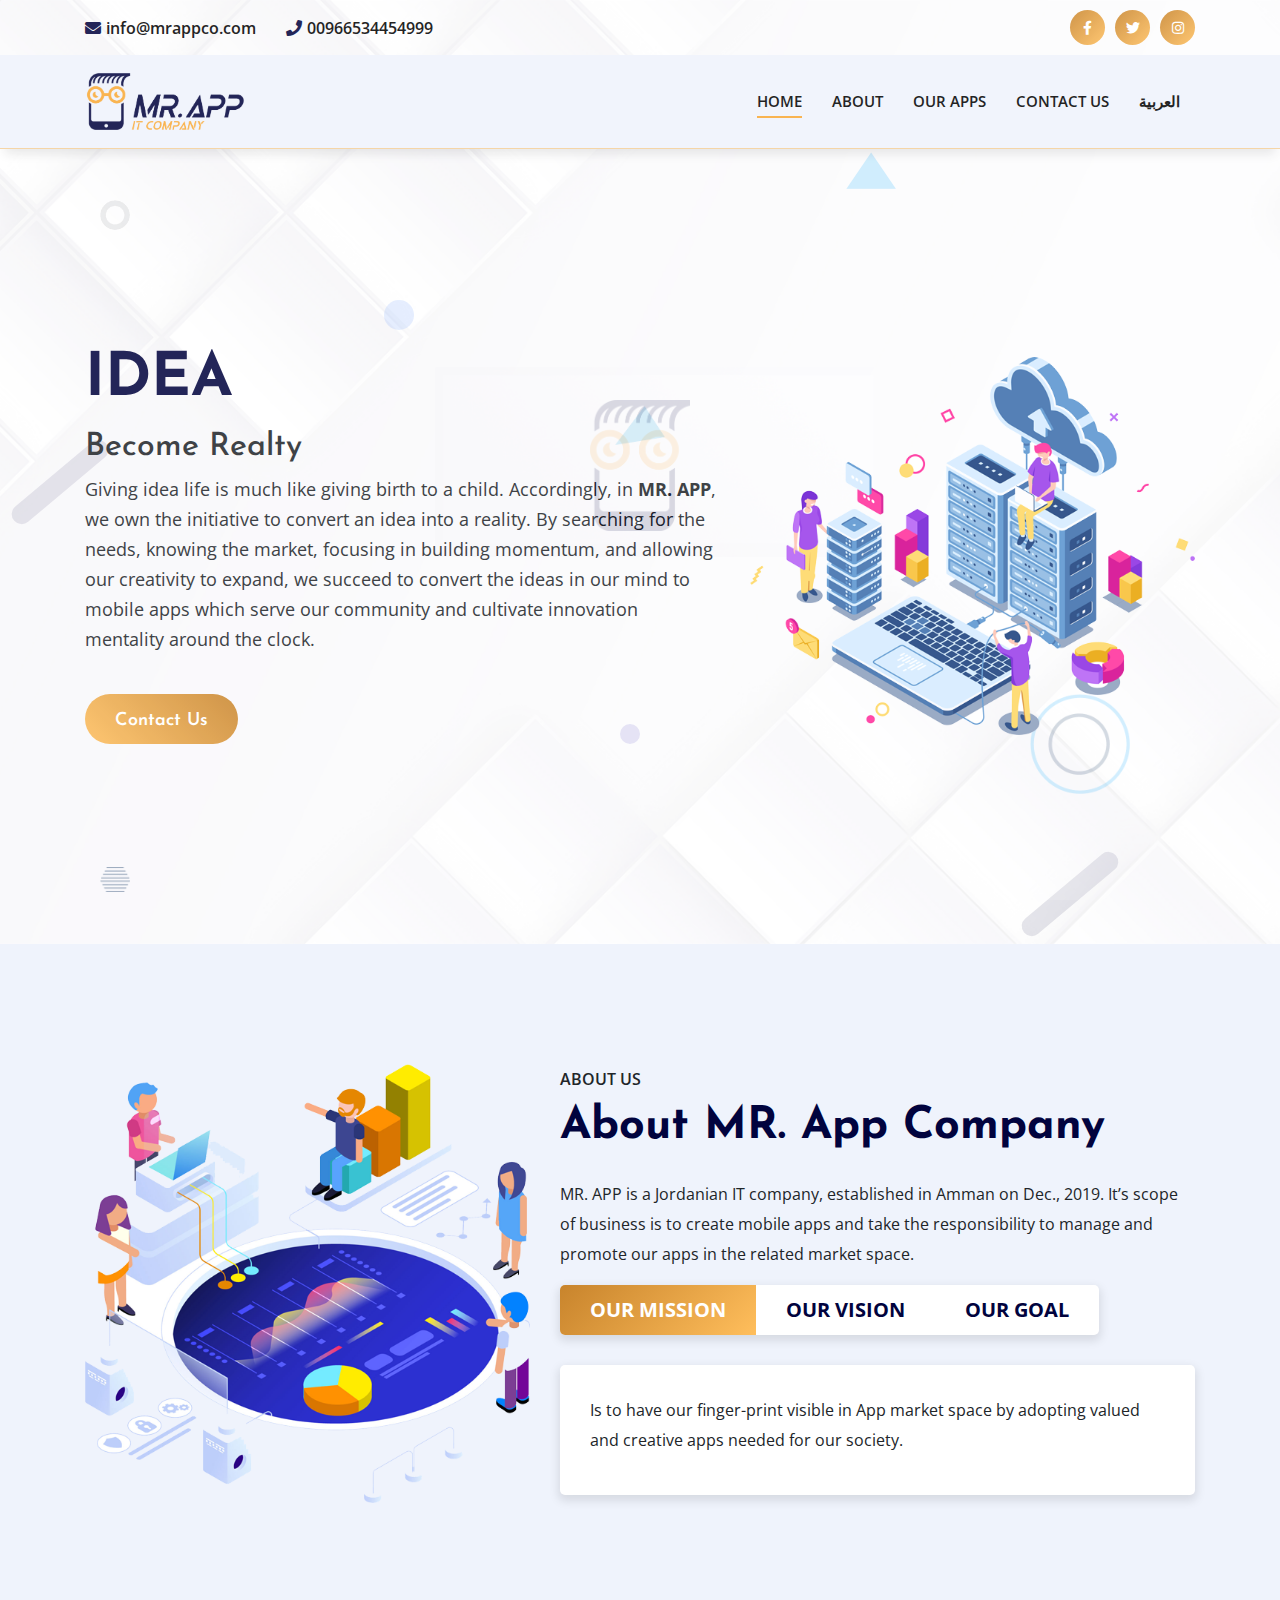
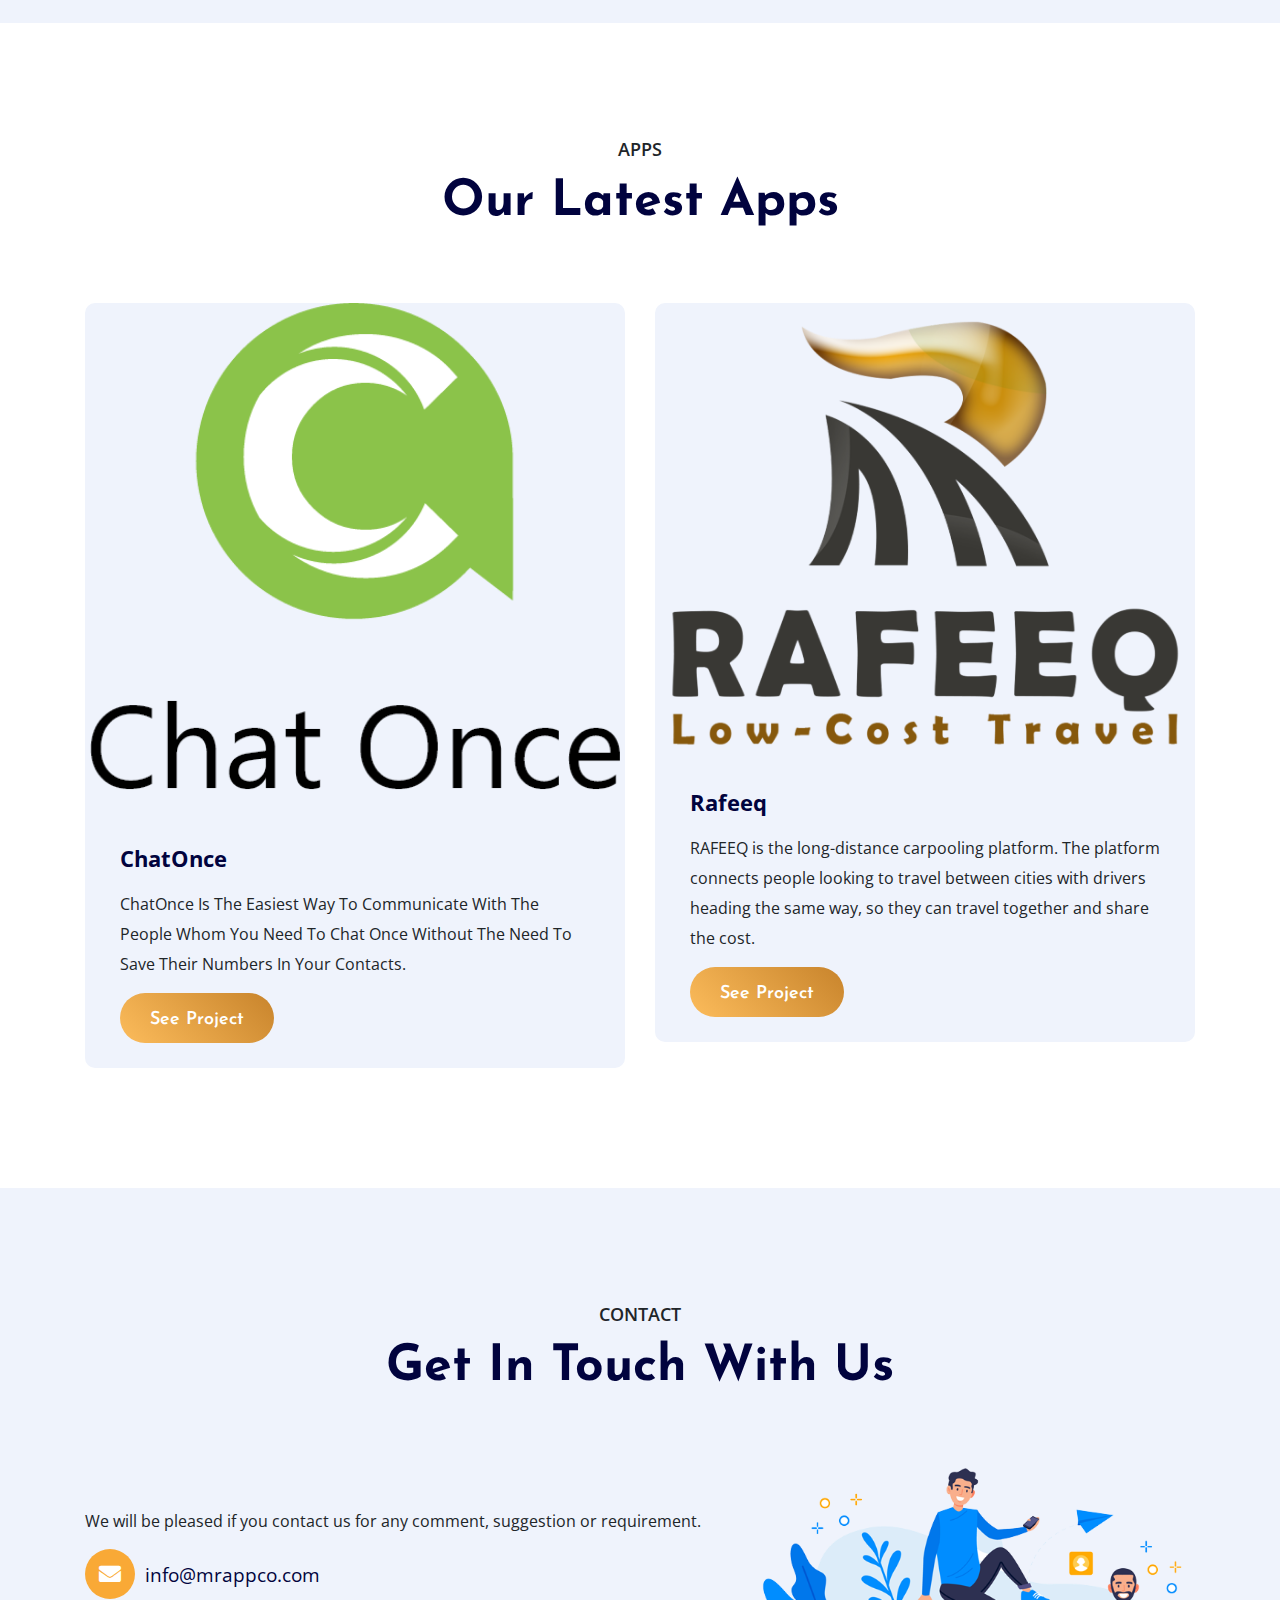
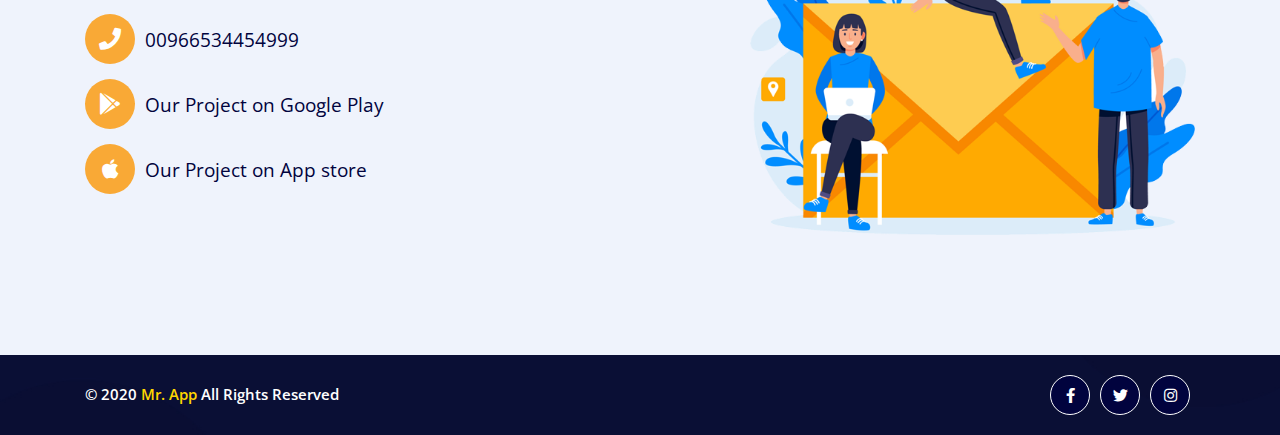
==== commit 02f4cc6b: "first" ====
--- a/index.html
+++ b/index.html
@@ -181,15 +181,15 @@
                         <div class="content">
                             <ul class="nav nav-tabs" id="myTab" role="tablist">
                                 <li class="nav-item">
-                                    <a class="nav-link active" id="analyst-tab" data-toggle="tab" href="#analyst"
+                                    <a class="nav-link active text-uppercase" id="analyst-tab" data-toggle="tab" href="#analyst"
                                        role="tab" aria-controls="analyst" aria-selected="true">Our Mission</a>
                                 </li>
                                 <li class="nav-item">
-                                    <a class="nav-link" id="optimization-tab" data-toggle="tab" href="#optimization"
+                                    <a class="nav-link text-uppercase" id="optimization-tab" data-toggle="tab" href="#optimization"
                                        role="tab" aria-controls="optimization" aria-selected="false">Our Vision</a>
                                 </li>
                                 <li class="nav-item">
-                                    <a class="nav-link" id="security-tab" data-toggle="tab" href="#security" role="tab"
+                                    <a class="nav-link text-uppercase" id="security-tab" data-toggle="tab" href="#security" role="tab"
                                        aria-controls="security" aria-selected="false">Our Goal</a>
                                 </li>
                             </ul>
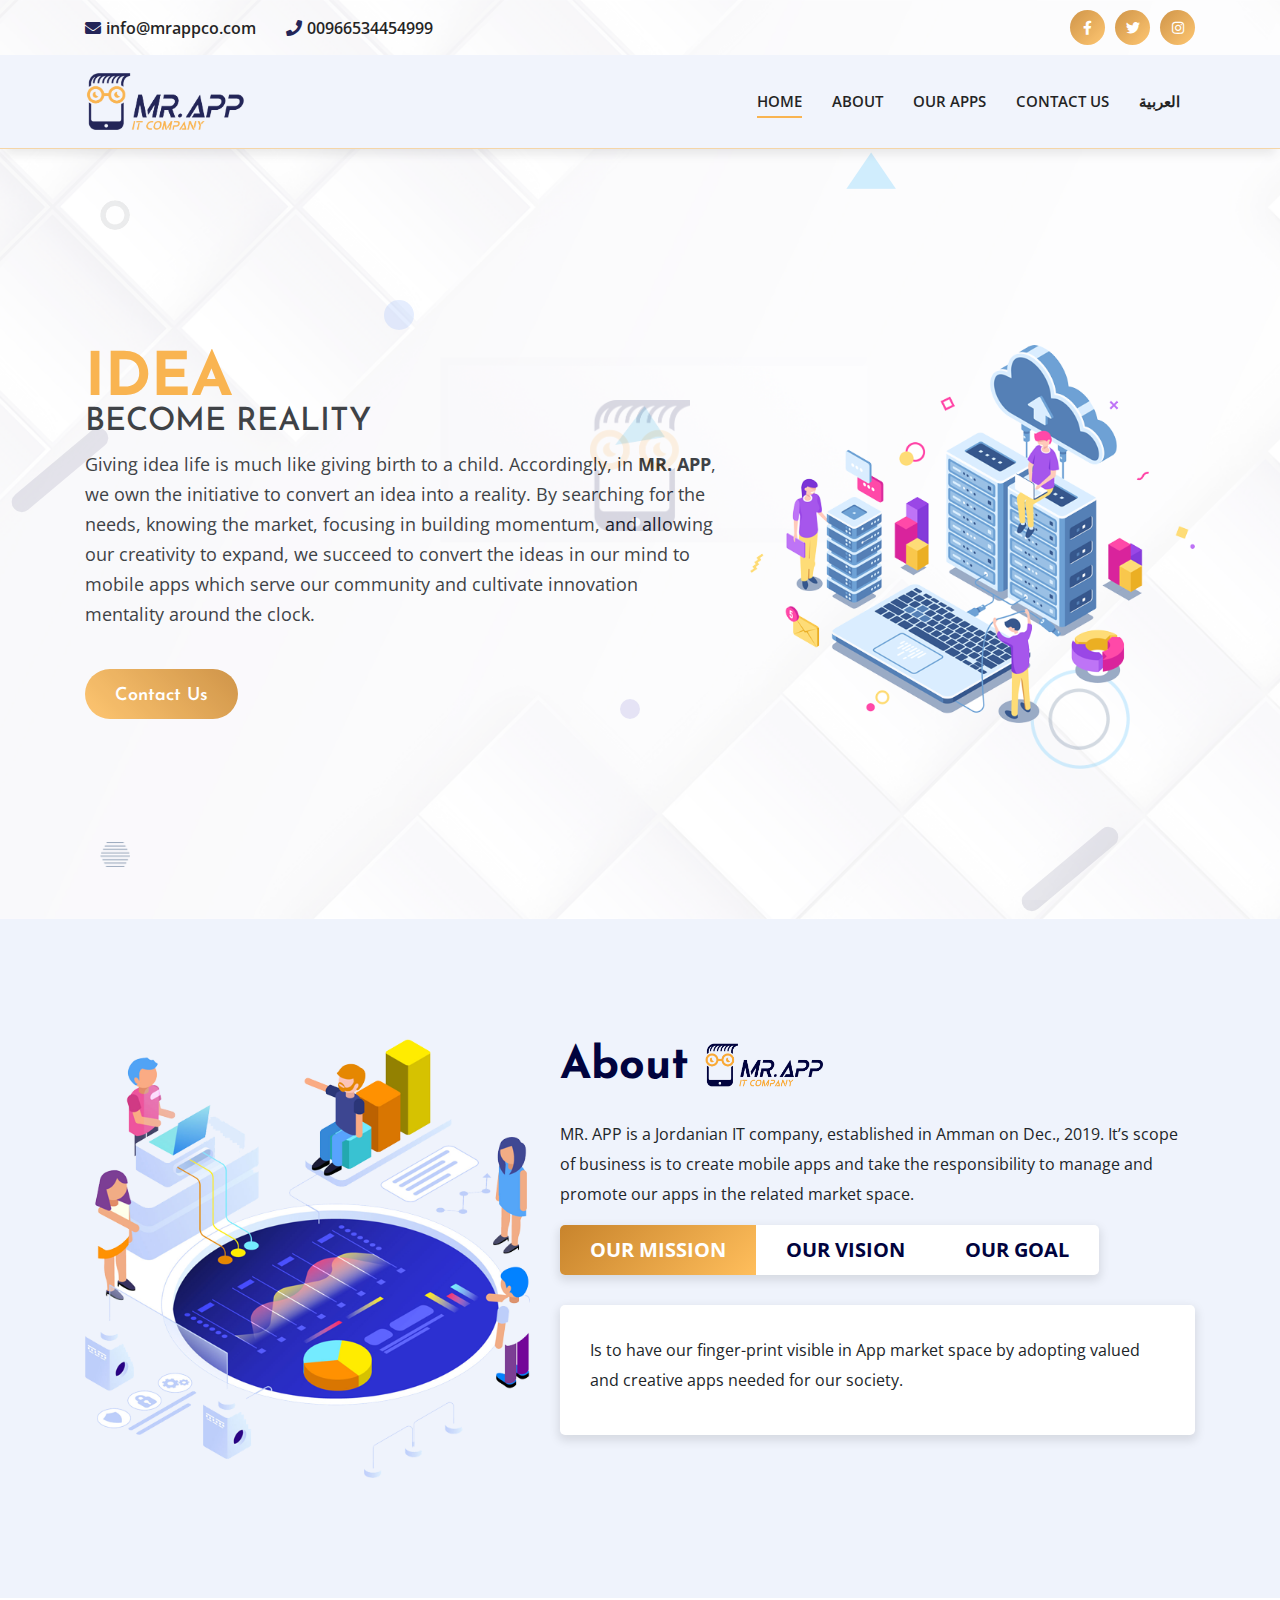
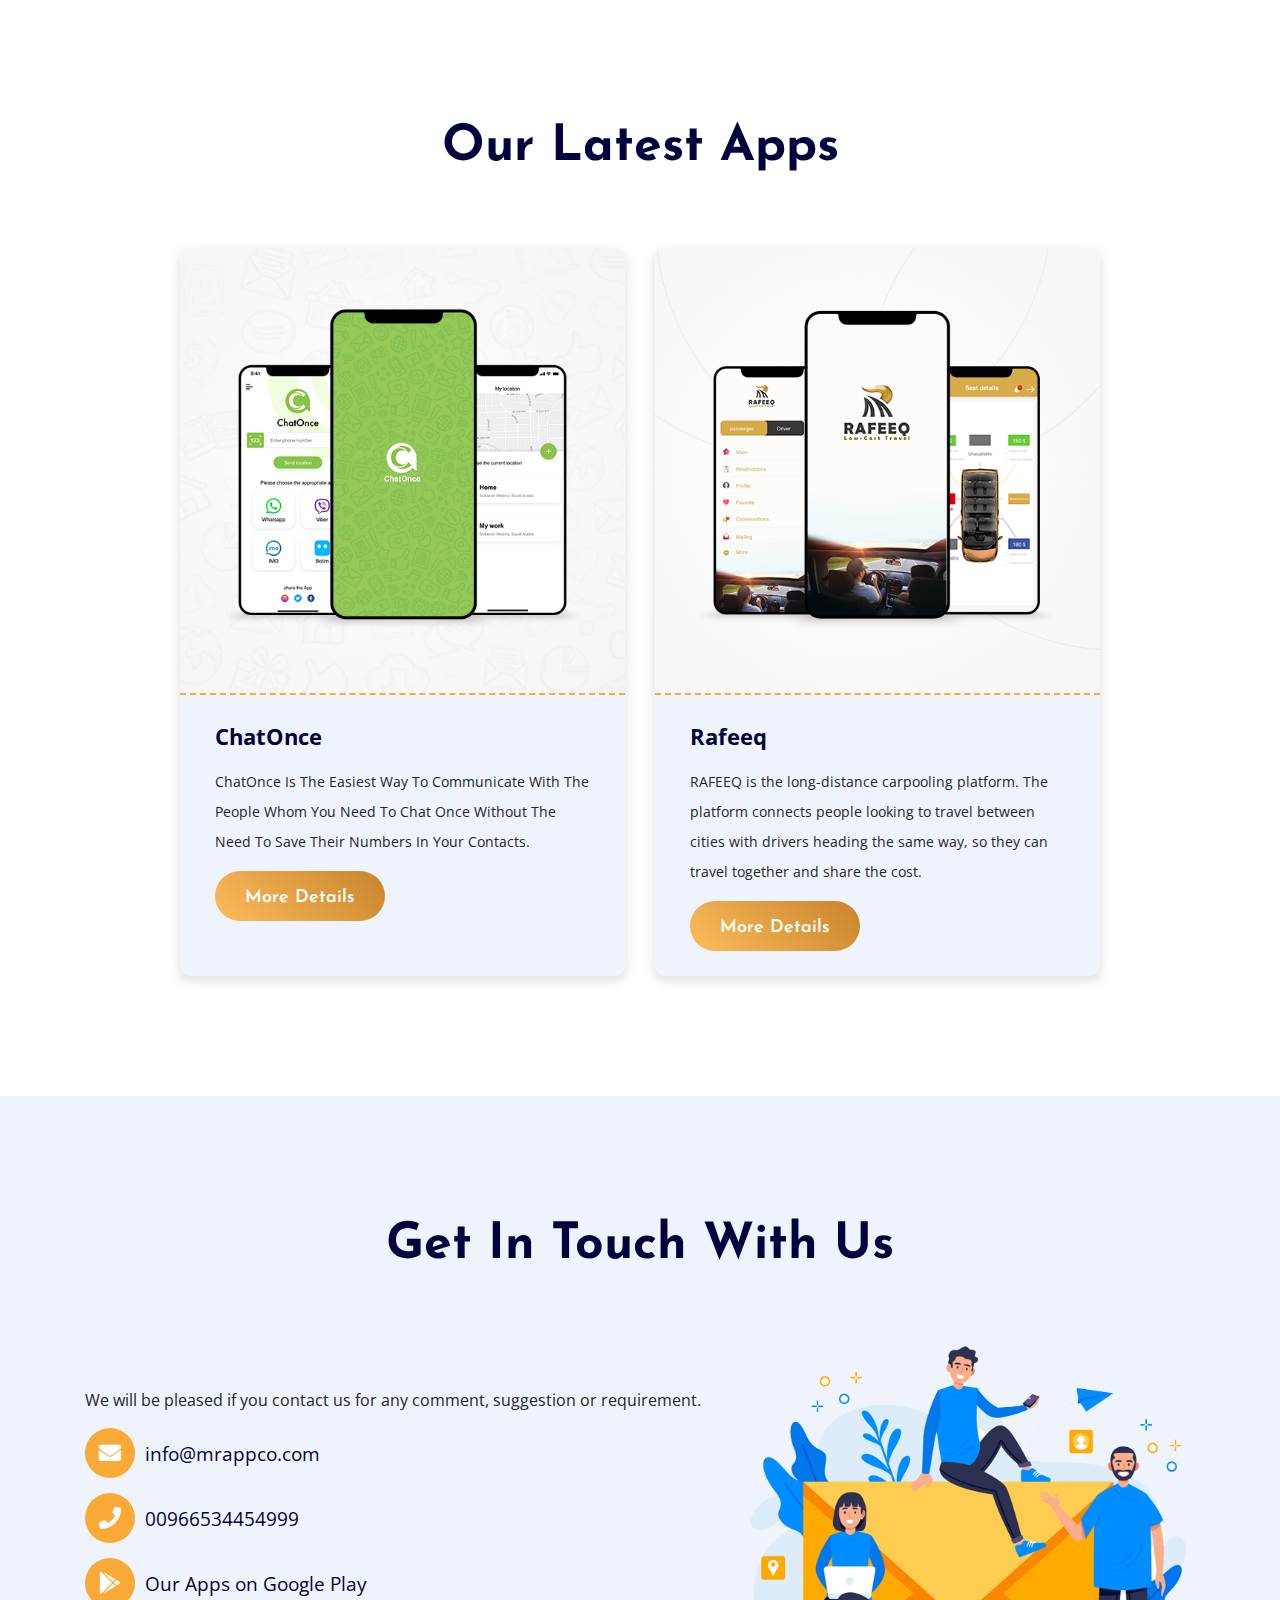
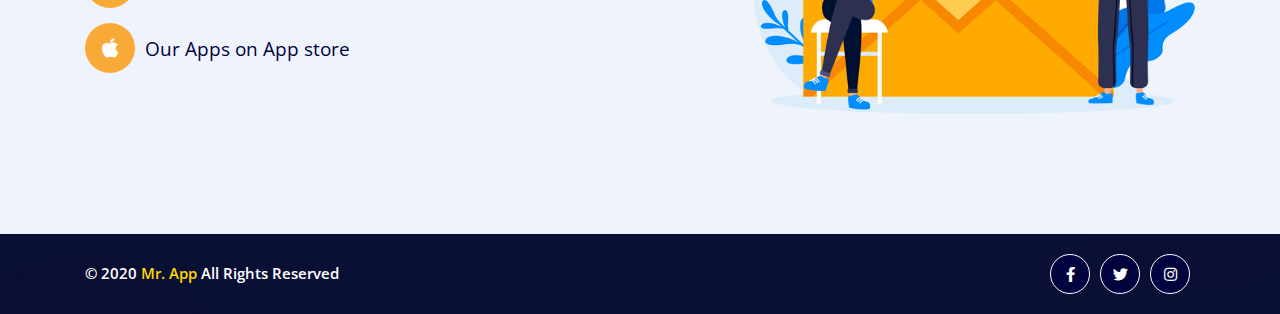
==== commit 89d473b8: "first" ====
--- a/index.html
+++ b/index.html
@@ -132,7 +132,7 @@
             <div class="col-xl-7 col-lg-7">
                 <div class="banner-txt">
                     <h1 class="color-2">IDEA</h1>
-                    <h2>Become Realty</h2>
+                    <h2>BECOME REALITY</h2>
                     <p>
                         Giving idea life is much like giving birth to a child. Accordingly, in <b>MR. APP</b>, we own
                         the
@@ -169,8 +169,7 @@
             <div class="col-xl-7 col-lg-7 col-md-7">
                 <div class="part-txt">
                     <div class="title">
-                        <p>about us</p>
-                        <h2>about MR. App company</h2>
+                        <h2 class="about-logo">about <img src="./assets/images/LOGO-EN.png" alt=""></h2>
                     </div>
                     <p>
                         MR. APP is a Jordanian IT company, established in Amman on Dec., 2019. It’s scope of business is
@@ -211,7 +210,7 @@
                                     <div class="row">
                                         <div class="col-xl-12 col-lg-12">
                                             <div class="part-txt">
-                                                <p>We are dreaming to become a member unicorn club for startup companies
+                                                <p>We are dreaming to become a member of UNICORN Club for startup companies
                                                     in the coming ten years.
                                                 </p>
                                             </div>
@@ -222,7 +221,7 @@
                                     <div class="row">
                                         <div class="col-xl-12 col-lg-12">
                                             <div class="part-txt">
-                                                <p>create uncontested market space in our region which make the
+                                                <p>Is to create uncontested market space in our region which make the
                                                     competition irrelevant
                                                 </p>
                                             </div>
@@ -245,13 +244,12 @@
         <div class="row justify-content-center">
             <div class="col-xl-8 col-lg-10">
                 <div class="heading">
-                    <p>Apps</p>
                     <h2>our latest Apps</h2>
                 </div>
             </div>
         </div>
-        <div class="row">
-            <div class="col-xl-6 col-lg-6">
+        <div class="row justify-content-center">
+            <div class="col-xl-5 col-lg-6">
                 <div class="blog-d">
                     <div class="part-img">
                         <img src="assets/images/chatonce.png" alt="img-1">
@@ -260,11 +258,11 @@
                         <h3>ChatOnce</h3>
                         <p>ChatOnce Is The Easiest Way To Communicate With The People Whom You Need To Chat Once Without
                             The Need To Save Their Numbers In Your Contacts.</p>
-                        <a class="my-btn" target="_blank" href="https://chatonceapp.com/">See Project</a>
-                    </div>
-                </div>
-            </div>
-            <div class="col-xl-6 col-lg-6">
+                        <a class="my-btn" target="_blank" href="https://chatonceapp.com/">More Details</a>
+                    </div>
+                </div>
+            </div>
+            <div class="col-xl-5 col-lg-6">
                 <div class="blog-d">
                     <div class="part-img">
                         <img src="assets/images/rafeeq.png" alt="img-2">
@@ -272,7 +270,7 @@
                     <div class="part-txt">
                         <h3>Rafeeq</h3>
                         <p>RAFEEQ is the long-distance carpooling platform. The platform connects people looking to travel between cities with drivers heading the same way, so they can travel together and share the cost.</p>
-                        <a class="my-btn" target="_blank" href="http://rafeeqapp.com/en">See Project</a>
+                        <a class="my-btn" target="_blank" href="http://rafeeqapp.com/en">More Details</a>
                     </div>
                 </div>
             </div>
@@ -285,7 +283,6 @@
         <div class="row justify-content-center">
             <div class="col-xl-8 col-lg-10">
                 <div class="heading">
-                    <p>contact</p>
                     <h2>get in touch with us</h2>
                 </div>
             </div>
@@ -299,8 +296,8 @@
                 <ul class="contact-list list-unstyled">
                     <li><i class="fas fa-envelope"></i><a href="mailto:info@mrappco.com" target="_blank">info@mrappco.com</a></li>
                     <li><i class="fas fa-phone"></i><a href="tel:+966534454999">00966534454999</a></li>
-                    <li><i class="fab fa-google-play"></i><a href="https://play.google.com/store/apps/developer?id=MR.+APP+Co." target="_blank">Our Project on Google Play</a></li>
-                    <li><i class="fab fa-apple"></i><a href="#">Our Project on App store</a></li>
+                    <li><i class="fab fa-google-play"></i><a href="https://play.google.com/store/apps/developer?id=MR.+APP+Co." target="_blank">Our Apps on Google Play</a></li>
+                    <li><i class="fab fa-apple"></i><a href="#">Our Apps on App store</a></li>
                 </ul>
             </div>
             <div class="col-xl-5 col-lg-5 d-xl-flex d-lg-flex d-block align-items-center">
--- a/assets/css/style.css
+++ b/assets/css/style.css
@@ -531,7 +531,7 @@
       text-transform: capitalize;
       color: #01033E;
       margin-top: -5px;
-      margin-bottom: 10px; }
+      margin-bottom: -15px; }
     .banner .banner-txt p {
       font-size: 18px;
       line-height: 30px;
@@ -2106,8 +2106,8 @@
       position: relative; }
       .blog .blog-d .part-txt .date {
         position: absolute;
-        bottom: 100%;
-        left: 35px;
+        bottom: calc(100% - 91px);
+        right: 35px;
         text-align: center;
         width: 80px;
         height: 80px;
@@ -2150,7 +2150,7 @@
         color: #01033E;
         margin-bottom: 15px; }
       .blog .blog-d .part-txt p {
-        font-size: 16px;
+        font-size: 14px;
         line-height: 30px;
         margin-bottom: 14px; }
     .blog .blog-d:hover {
@@ -3243,4 +3243,41 @@
 }
 .contact-list  li a:hover{
   color: #F9A936;
+}
+.blog-d .part-img{
+  text-align: center;
+  background-color: #fff;
+}
+.blog-d  .part-img img{
+  width: 100%;
+  margin-top:0 !important;
+}
+@media (max-width: 991px) {
+  .blog-d  .part-img img{
+    height: auto !important;
+    width: 100% !important;
+    margin-top: 30px;
+
+  }
+}
+.blog-d .part-txt{
+  border-top: 2px dashed #F9A936;
+
+}
+.blog .blog-d {
+  -webkit-box-shadow: 0px 4px 10px 2px rgba(0, 0, 0, 0.1);
+  box-shadow: 0px 4px 10px 2px rgba(0, 0, 0, 0.1);
+  height: calc(100% - 30px);
+}
+.blog .blog-d:hover {
+  -webkit-box-shadow: 0px 4px 15px 2px rgba(0, 0, 0, 0.2);
+  box-shadow: 0px 4px 15px 2px rgba(0, 0, 0, 0.2);
+}
+.color-2{
+  color: #F9A936 !important;
+}
+.about-logo img{
+  width: 120px;
+  height: auto;
+  margin-top: -10px;
 }